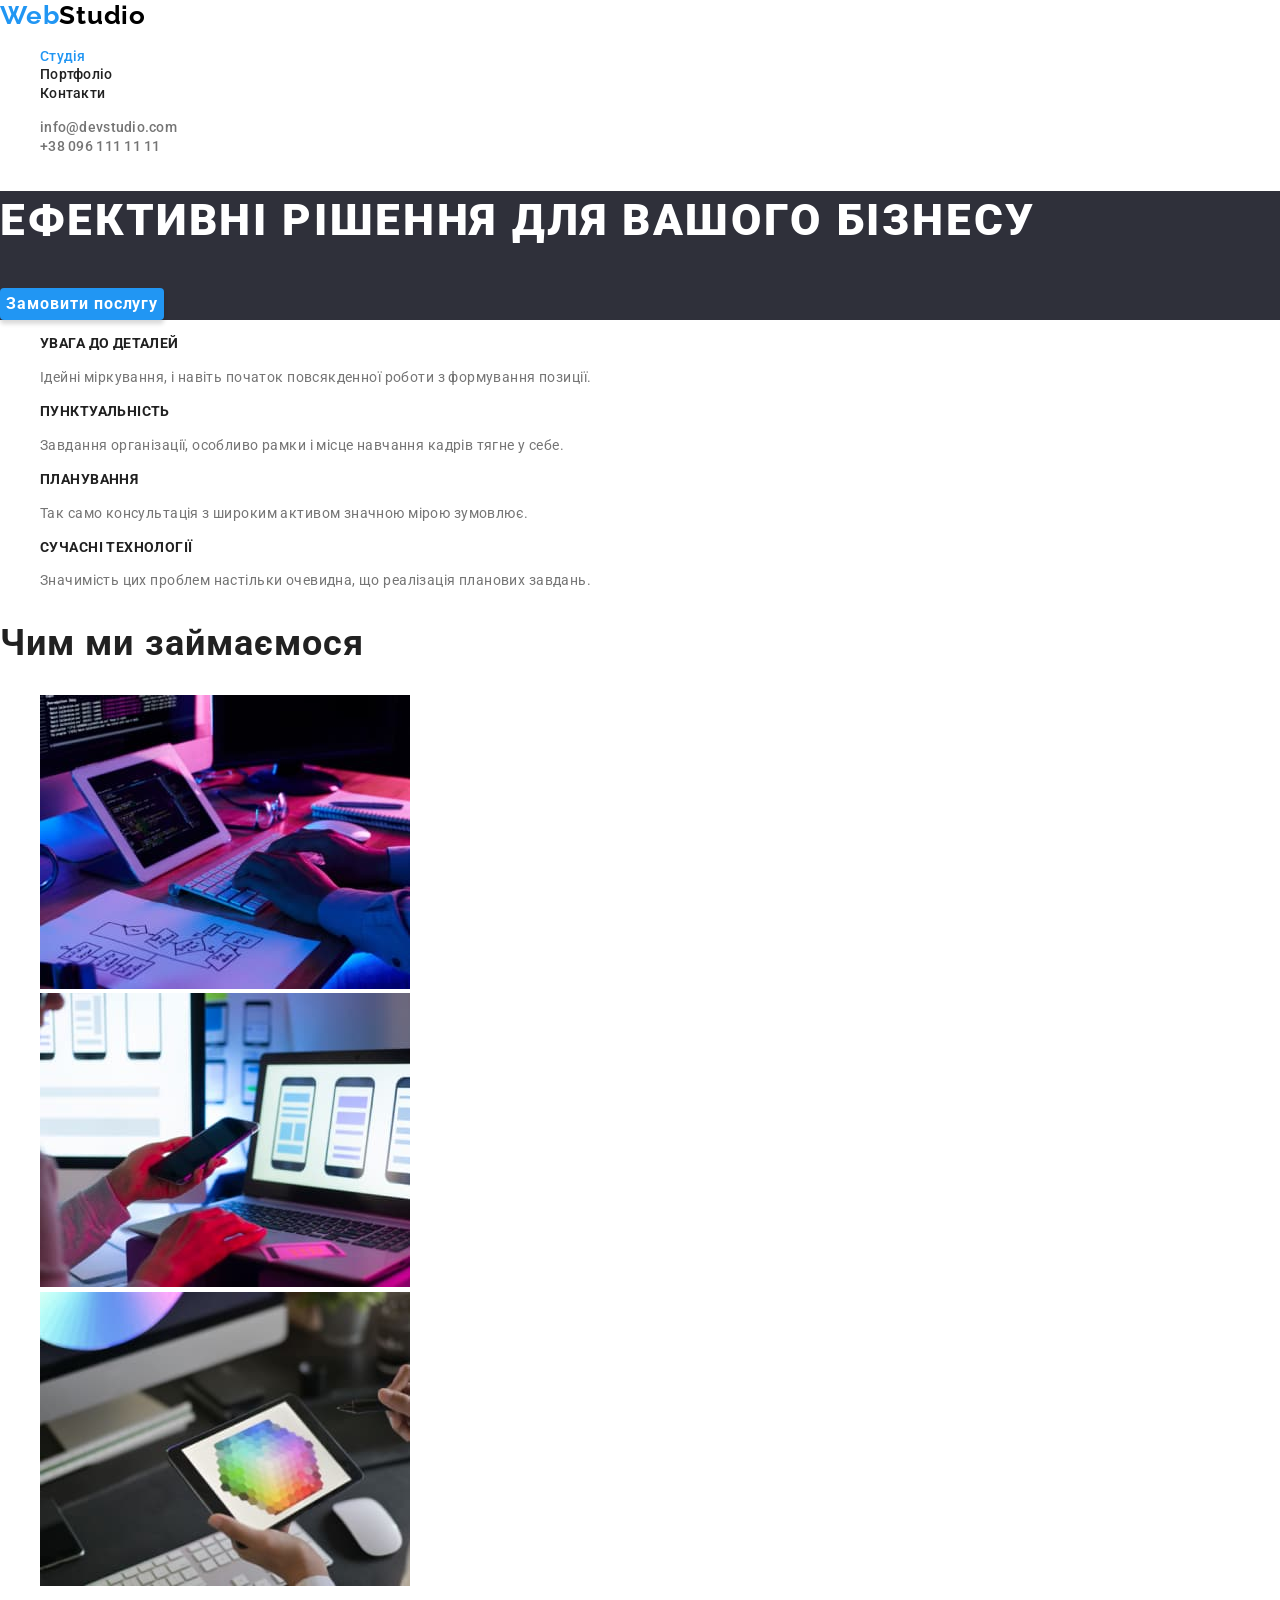
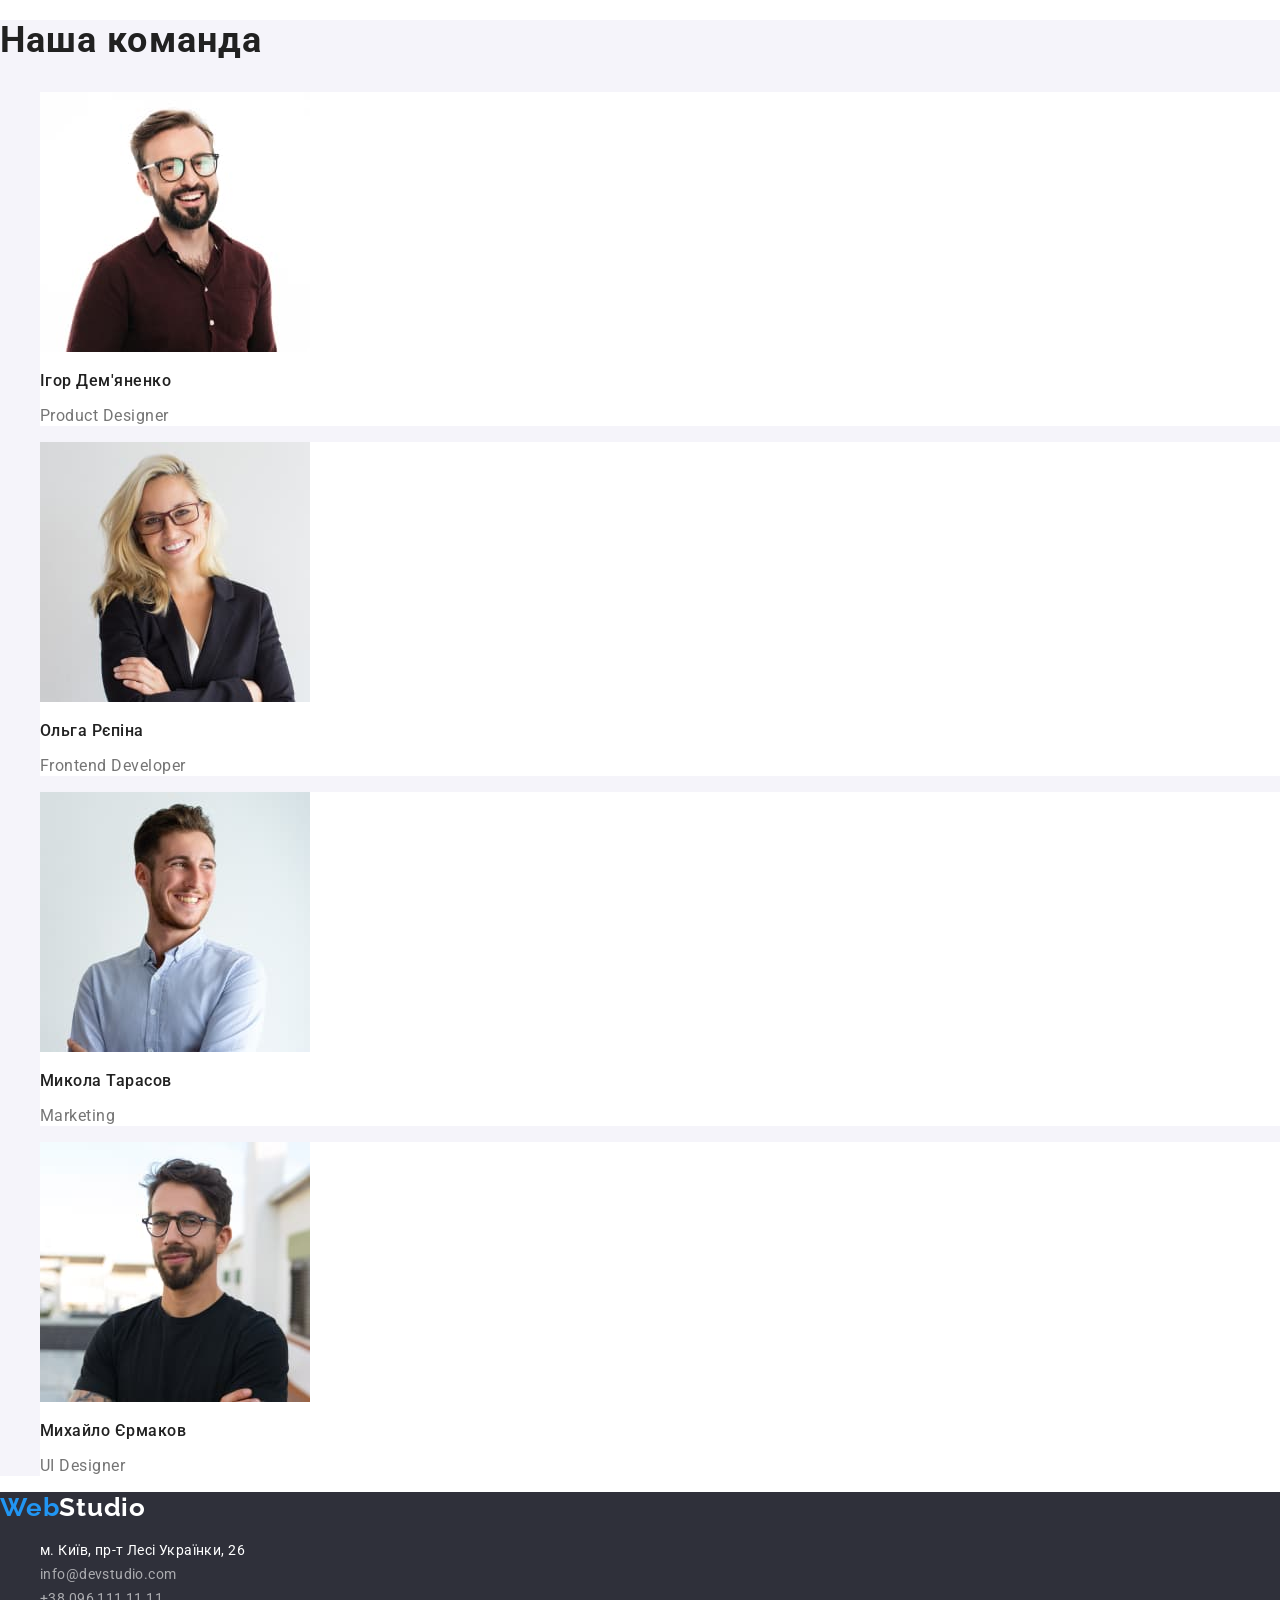
==== index.html @ 006a7115 "Підключений нормалізатор стилів Modern-normalize.min Version 1.1.0" ====
<!DOCTYPE html>
<html lang="uk">
  <head>
    <meta charset="UTF-8" />
    <meta http-equiv="X-UA-Compatible" content="IE=edge" />
    <meta name="viewport" content="width=device-width, initial-scale=1.0" />
    <title>WebStudio - Ефективні рішення для вашого бізнесу</title>
    <link rel="preconnect" href="https://fonts.googleapis.com" />
    <link rel="preconnect" href="https://fonts.gstatic.com" crossorigin />
    <link
      href="https://fonts.googleapis.com/css2?family=Montserrat:wght@400;700&family=Raleway:wght@700&family=Roboto:wght@400;500;700;900&display=swap"
      rel="stylesheet"
    />
    <link
      rel="stylesheet"
      href="https://cdnjs.cloudflare.com/ajax/libs/modern-normalize/1.1.0/modern-normalize.min.css"
    />
    <link rel="stylesheet" href="./css/styles.css" />
  </head>
  <body>
    <!-- Шапка сторінки -->
    <header>
      <nav class="nav">
        <a href="./" class="logo link"
          >Web<span class="logo-dark">Studio</span></a
        >
        <ul class="nav-list list">
          <li class="nav-item">
            <a href="./" class="nav-link link current">Студія</a>
          </li>
          <li class="nav-item">
            <a href="./portfolio.html" class="nav-link link">Портфоліо</a>
          </li>
          <li class="nav-item">
            <a href="#" class="nav-link link">Контакти</a>
          </li>
        </ul>
      </nav>
      <ul class="contacts-list list">
        <li class="contacts-item">
          <a href="mailto:info@devstudio.com" class="contacts-link link"
            >info@devstudio.com</a
          >
        </li>
        <li class="contacts-item">
          <a href="tel:+380961111111" class="contacts-link link"
            >+38 096 111 11 11</a
          >
        </li>
      </ul>
    </header>

    <!-- Основний контент -->
    <main>
      <!-- Модальне вікно з кнопкою -->
      <section class="hero">
        <h1 class="hero-title">Ефективні рішення для вашого бізнесу</h1>
        <button type="button" class="btn">Замовити послугу</button>
      </section>
      <!-- Особливості -->
      <section class="features">
        <h2 class="title visually-hidden">Особливості</h2>
        <ul class="features-list list">
          <li class="features-item">
            <h3 class="features-title">Увага до деталей</h3>
            <p class="features-text">
              Ідейні міркування, і навіть початок повсякденної роботи з
              формування позиції.
            </p>
          </li>
          <li class="features-item">
            <h3 class="features-title">Пунктуальність</h3>
            <p class="features-text">
              Завдання організації, особливо рамки і місце навчання кадрів тягне
              у себе.
            </p>
          </li>
          <li class="features-item">
            <h3 class="features-title">Планування</h3>
            <p class="features-text">
              Так само консультація з широким активом значною мірою зумовлює.
            </p>
          </li>
          <li class="features-item">
            <h3 class="features-title">Сучасні технології</h3>
            <p class="features-text">
              Значимість цих проблем настільки очевидна, що реалізація планових
              завдань.
            </p>
          </li>
        </ul>
      </section>
      <!-- Чим ми займаємося -->
      <section class="about">
        <h2 class="title">Чим ми займаємося</h2>
        <ul class="about-list list">
          <li class="about-item">
            <img
              src="./images/work1.jpg"
              alt="Комп'ютерна верія"
              width="370"
              class="about-image"
            />
          </li>
          <li class="about-item">
            <img
              src="./images/work2.jpg"
              alt="Телефонна версія"
              width="370"
              class="about-image"
            />
          </li>
          <li class="about-item">
            <img
              src="./images/work3.jpg"
              alt="Весія для планшету"
              width="370"
              class="about-image"
            />
          </li>
        </ul>
      </section>
      <!-- Наша команда -->
      <section class="team">
        <h2 class="title">Наша команда</h2>
        <ul class="team-list list">
          <li class="team-item">
            <img
              src="./images/photo1.jpg"
              alt="Ігор Дем'яненко - Product Designer"
              width="270"
              class="team-image"
            />
            <h3 class="team-title">Ігор Дем'яненко</h3>
            <p lang="en" class="team-text">Product Designer</p>
          </li>
          <li class="team-item">
            <img
              src="./images/photo2.jpg"
              alt="Ольга Рєпіна - Frontend Developer"
              width="270"
              class="team-image"
            />
            <h3 class="team-title">Ольга Рєпіна</h3>
            <p lang="en" class="team-text">Frontend Developer</p>
          </li>
          <li class="team-item">
            <img
              src="./images/photo3.jpg"
              alt="Микола Тарасов - Marketing"
              width="270"
              class="team-image"
            />
            <h3 class="team-title">Микола Тарасов</h3>
            <p lang="en" class="team-text">Marketing</p>
          </li>
          <li class="team-item">
            <img
              src="./images/photo4.jpg"
              alt="Михайло Єрмаков - UI Designer"
              width="270"
              class="team-image"
            />
            <h3 class="team-title">Михайло Єрмаков</h3>
            <p lang="en" class="team-text">UI Designer</p>
          </li>
        </ul>
      </section>
    </main>

    <!-- Підвал сторінки -->
    <footer class="footer">
      <a href="/" class="logo link"
        >Web<span class="logo-light">Studio</span></a
      >
      <address class="address">
        <ul class="address-list list">
          <li class="address-item">
            <a
              href="https://goo.gl/maps/JyWRD4vzPV1qkV4U6"
              target="_blank"
              rel="noreferrer noopener"
              class="address-link link"
              >м. Київ, пр-т Лесі Українки, 26
            </a>
          </li>
          <li class="address-item">
            <a
              href="mailto:info@devstudio.com"
              class="address-link transparent link"
              >info@devstudio.com</a
            >
          </li>
          <li class="address-item">
            <a href="tel:+380961111111" class="address-link transparent link"
              >+38 096 111 11 11</a
            >
          </li>
        </ul>
      </address>
    </footer>
  </body>
</html>
---- css/styles.css ----
/* Шрифт логотипу Raleway */
/* Шрифт основного тексту Roboto */

/* Основний колір тексту #757575 */
/* Вторинний колір тексту #212121 */
/* Білий колір #ffffff */
/* Білий прозорий колір rgba(255, 255, 255, 0.6) */
/* Чорний колір #000000 */
/* Акцентний колір #2196f3 */
/* Вторинний акцентний колір #188ce8 */

/* Основний колір фону #ffffff */
/* Вторинний колір фону #2f303a */
/* Колір фону секції "Наша команда": #f5f4fa */
/* Колір фону Cardbox #ffffff */
/* Колір фону FilterButton #F5F4FA */

:root {
  --primary-text-color: #757575;
  --secondary-text-color: #212121;
  --white-color: #ffffff;
  --white-transparent-color: rgba(255, 255, 255, 0.6);
  --black-color: #000000;
  --accent-color: #2196f3;
  --secondary-accent-color: #188ce8;
  --primary-font-color: #ffffff;
  --secondary-font-color: #2f303a;
  --team-font-color: #f5f4fa;
  --cardbox-font-color: #ffffff;
  --filter-font-color: #f5f4fa;
}

body {
  color: var(--primary-text-color);
  background-color: var(--primary-font-color);
  font-family: "Roboto", sans-serif;
}

.link {
  text-decoration: none;
}

.link:hover,
.link:focus {
  color: var(--accent-color);
}

.list {
  list-style: none;
}

.title {
  color: var(--secondary-text-color);
  font-weight: 700;
  font-size: 36px;
  line-height: 1.16;
  letter-spacing: 0.03em;
}

/* Шапка сторінки */

.logo {
  color: var(--accent-color);
  font-family: "Raleway", sans-serif;
  font-weight: 700;
  font-size: 26px;
  line-height: 1.19;
  letter-spacing: 0.03em;
}

.logo-dark {
  color: var(--black-color);
}

.nav-link {
  color: var(--secondary-text-color);
  font-weight: 500;
  font-size: 14px;
  line-height: 1.14;
  letter-spacing: 0.02em;
}

.current {
  color: var(--accent-color);
}

.contacts-link {
  color: var(--primary-text-color);
  font-weight: 500;
  font-size: 14px;
  line-height: 1.14;
  letter-spacing: 0.02em;
}

/* Основний контент */

/* Модальне вікно */

.hero {
  background-color: var(--secondary-font-color);
}
.hero-title {
  color: var(--white-color);
  font-weight: 900;
  font-size: 44px;
  line-height: 1.36;
  letter-spacing: 0.06em;
  text-transform: uppercase;
}

.btn {
    color: var(--white-color);
    background-color: var(--accent-color);
    font-weight: 700;
    font-size: 16px;
    line-height: 1.88;
    letter-spacing: 0.06em;
    box-shadow: 0px 4px 4px rgba(0, 0, 0, 0.15);
    border-radius: 4px;
    border: none;
    cursor: pointer;
  }
  
  .btn:hover,
  .btn:focus {
    background-color: var(--secondary-accent-color);
  }

/* Секція "Особливості" */

.visually-hidden {
  position: absolute;
  white-space: nowrap;
  width: 1px;
  height: 1px;
  overflow: hidden;
  border: 0;
  padding: 0;
  clip: rect(0 0 0 0);
  clip-path: inset(50%);
  margin: -1px;
}

.features-title {
  color: var(--secondary-text-color);
  font-weight: 700;
  font-size: 14px;
  line-height: 1.14;
  letter-spacing: 0.03em;
  text-transform: uppercase;
}

.features-text {
  font-weight: 400;
  font-size: 14px;
  line-height: 1.71;
  letter-spacing: 0.03em;
}

/* Секція "Чим ми займаємося" - About */

/* Секція "Наша команда" - Team */

.team {
  background-color: var(--team-font-color);
}

.team-item {
  background-color: var(--cardbox-font-color);
}

.team-title {
  color: var(--secondary-text-color);
  font-weight: 500;
  font-size: 16px;
  line-height: 1.18;
  letter-spacing: 0.03em;
}

.team-text {
  color: var(--primary-text-color);
  font-weight: 400;
  font-size: 16px;
  line-height: 1.18;
  letter-spacing: 0.03em;
}

/* Підвал сторінки */

.footer {
  background-color: var(--secondary-font-color);
}

.logo-light {
  color: var(--white-color);
}

.address {
  font-style: normal;
}

.address-link {
  color: var(--white-color);
  font-weight: 400;
  font-size: 14px;
  line-height: 1.71;
  letter-spacing: 0.03em;
}

.transparent {
  color: var(--white-transparent-color);
}

/* ////////////// */
/* portfolio.html */
/* ////////////// */

.filter-button {
  color: var(--secondary-text-color);
  background-color: var(--filter-font-color);
  font-weight: 500;
  font-size: 16px;
  line-height: 1.62;
  letter-spacing: 0.03em;
  font-family: inherit;
  border-radius: 4px;
  border: none;
  cursor: pointer;
}

.filter-button:hover,
.filter-button:focus {
  color: var(--white-color);
  background-color: var(--secondary-accent-color);
  box-shadow: 0px 4px 4px rgba(0, 0, 0, 0.15);
}

.cards-item {
  background-color: var(--cardbox-font-color);
}

.cards-title {
  color: var(--secondary-text-color);
  font-weight: 700;
  font-size: 18px;
  line-height: 2;
  letter-spacing: 0.06em;
}

.cards-text {
  color: var(--primary-text-color);
  font-weight: 400;
  font-size: 16px;
  line-height: 1.87;
  letter-spacing: 0.03em;
}
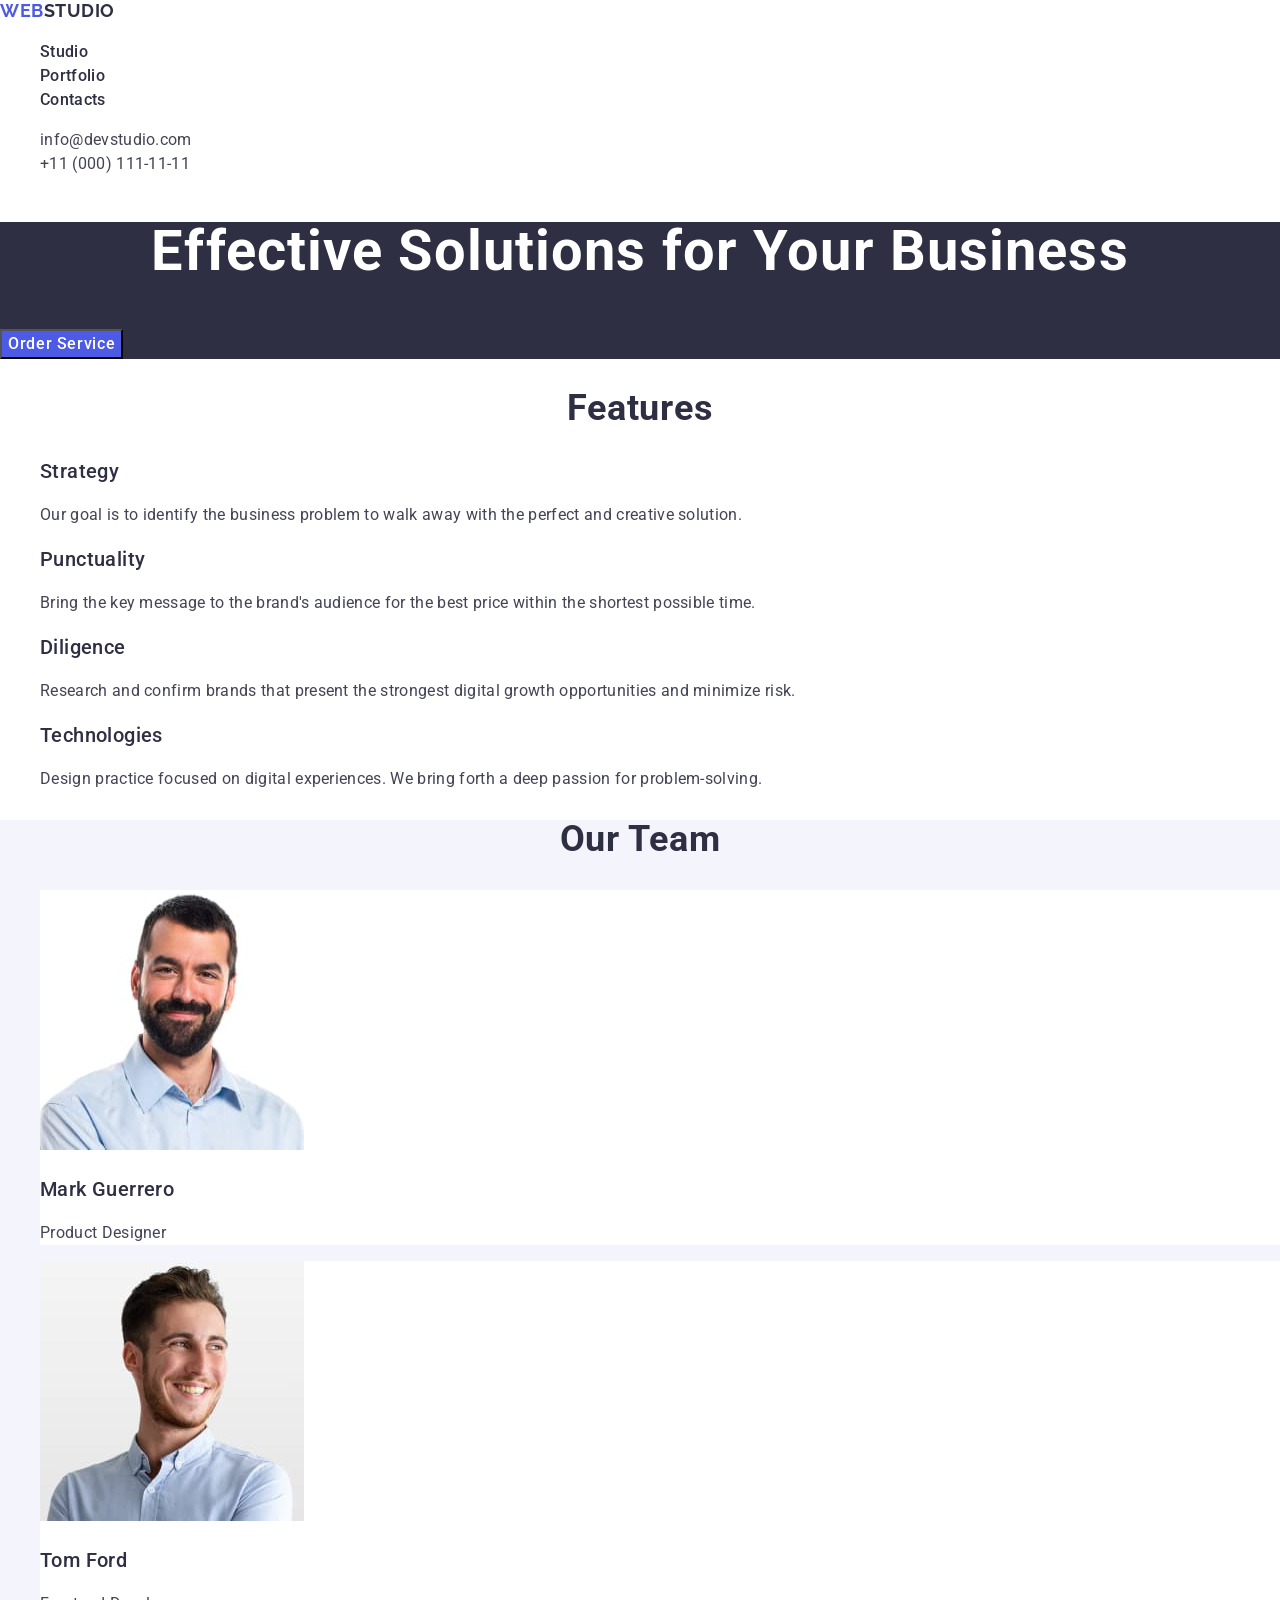
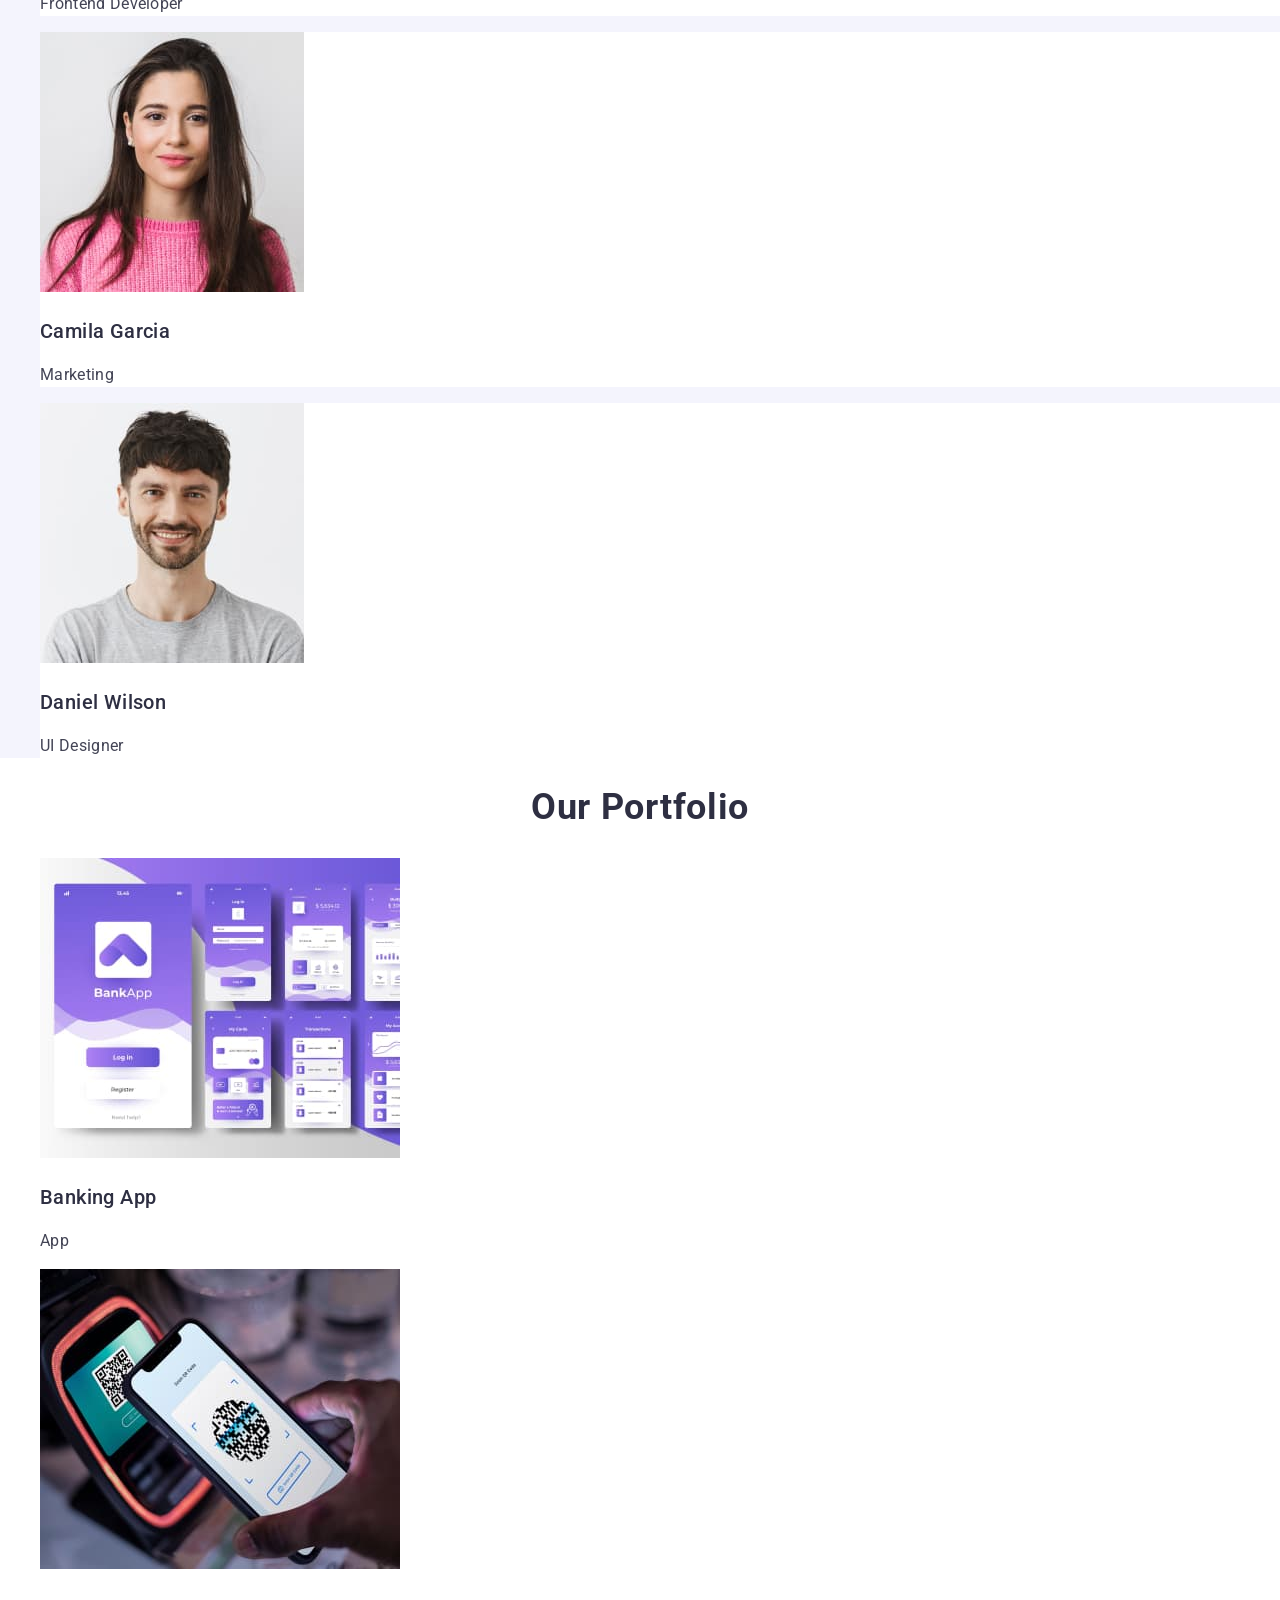
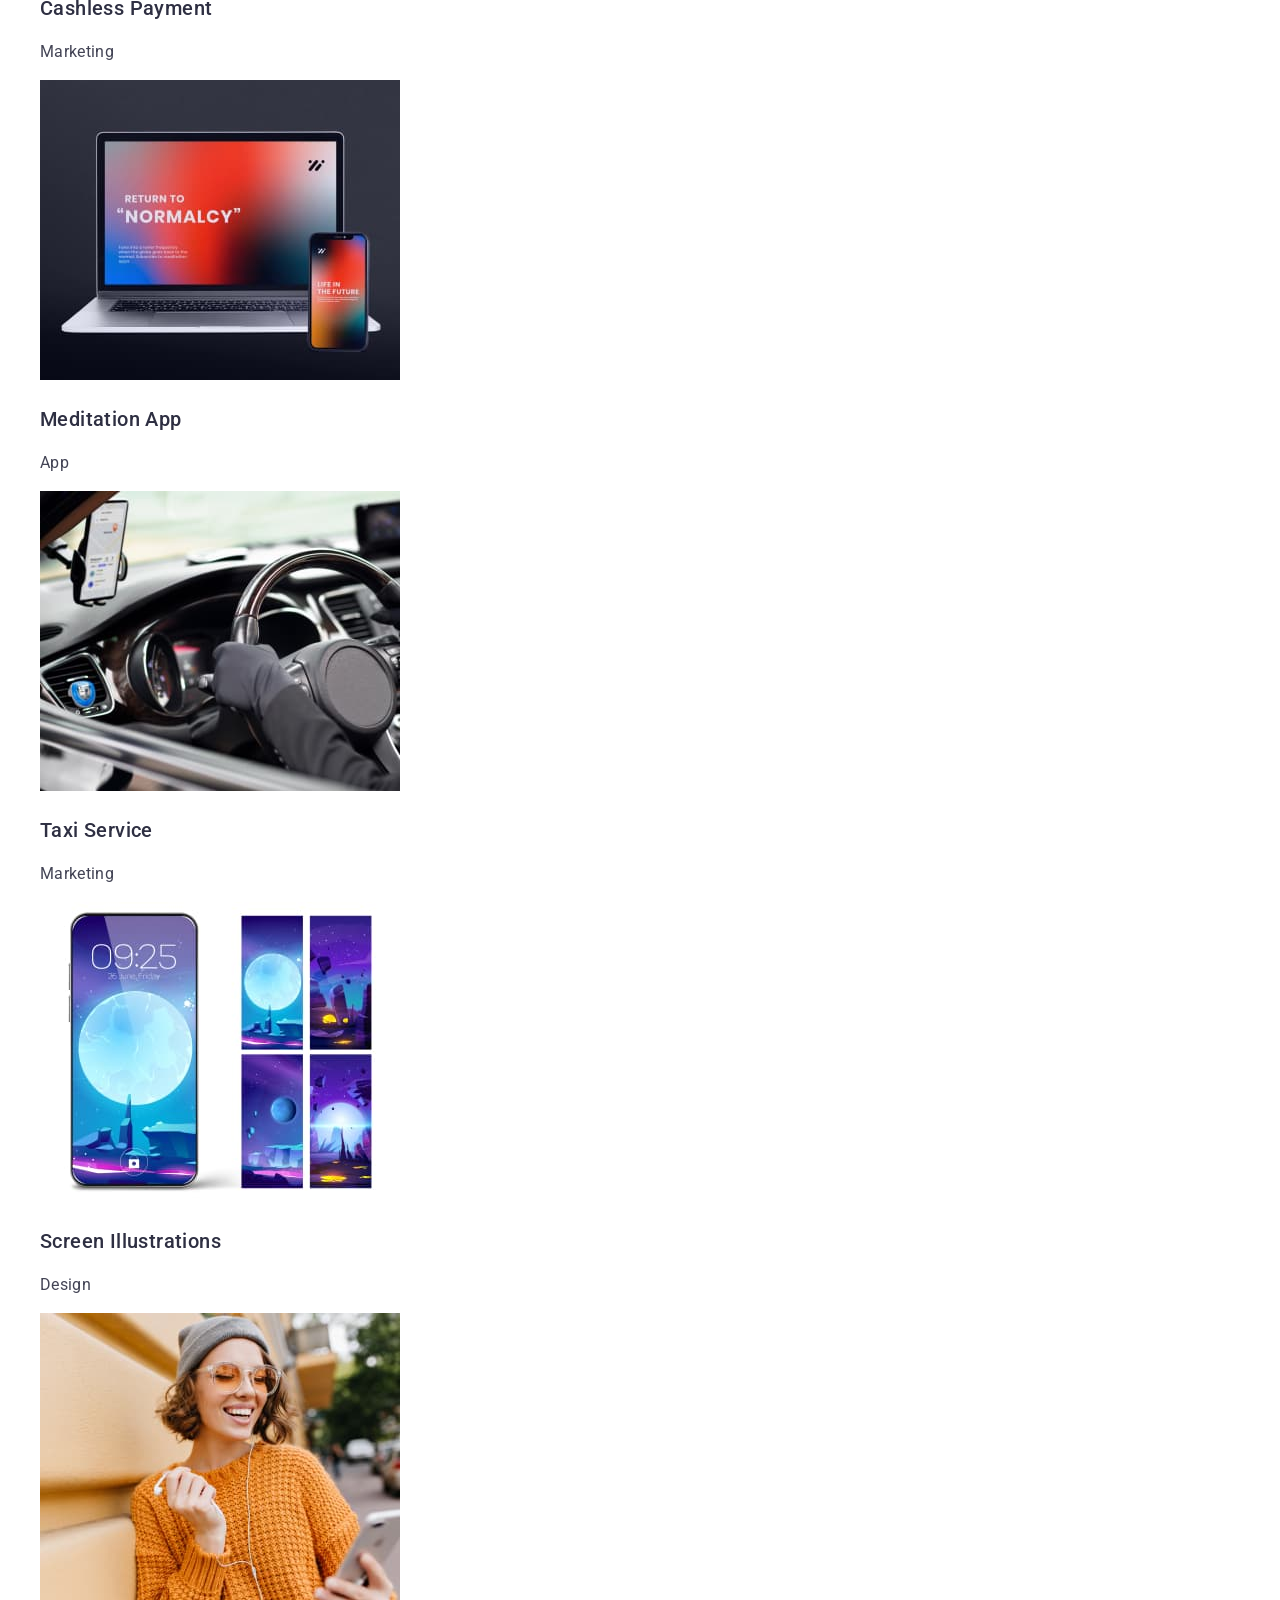
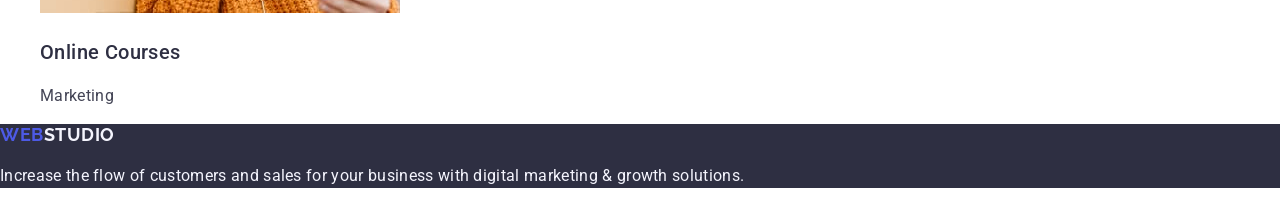
==== commit 30f62290: "Initial commit" ====
--- a/index.html
+++ b/index.html
@@ -1,203 +1,220 @@
 <!DOCTYPE html>
-<html lang="uk">
+<html lang="en">
   <head>
     <meta charset="UTF-8" />
-    <meta http-equiv="X-UA-Compatible" content="IE=edge" />
     <meta name="viewport" content="width=device-width, initial-scale=1.0" />
-    <title>WebStudio - Ефективні рішення для вашого бізнесу</title>
+
+    <title>Studio</title>
+
+    <link
+      rel="stylesheet"
+      href="https://cdnjs.cloudflare.com/ajax/libs/modern-normalize/2.0.0/modern-normalize.min.css"
+    />
+
     <link rel="preconnect" href="https://fonts.googleapis.com" />
     <link rel="preconnect" href="https://fonts.gstatic.com" crossorigin />
     <link
-      href="https://fonts.googleapis.com/css2?family=Montserrat:wght@400;700&family=Raleway:wght@700&family=Roboto:wght@400;500;700;900&display=swap"
+      href="https://fonts.googleapis.com/css2?family=Raleway:wght@700&family=Roboto:wght@400;500;700&display=swap"
       rel="stylesheet"
     />
-    <link
-      rel="stylesheet"
-      href="https://cdnjs.cloudflare.com/ajax/libs/modern-normalize/1.1.0/modern-normalize.min.css"
-    />
+
     <link rel="stylesheet" href="./css/styles.css" />
   </head>
   <body>
-    <!-- Шапка сторінки -->
-    <header>
+    <!-- Header -->
+    <header class="header">
       <nav class="nav">
-        <a href="./" class="logo link"
-          >Web<span class="logo-dark">Studio</span></a
+        <a class="nav-logo" href="./index.html"
+          >Web<span class="nav-accent">Studio</span></a
         >
-        <ul class="nav-list list">
+        <ul class="nav-list">
           <li class="nav-item">
-            <a href="./" class="nav-link link current">Студія</a>
-          </li>
-          <li class="nav-item">
-            <a href="./portfolio.html" class="nav-link link">Портфоліо</a>
-          </li>
-          <li class="nav-item">
-            <a href="#" class="nav-link link">Контакти</a>
-          </li>
+            <a class="nav-link" href="./index.html">Studio</a>
+          </li>
+          <li class="nav-item"><a class="nav-link" href="">Portfolio</a></li>
+          <li class="nav-item"><a class="nav-link" href="">Contacts</a></li>
         </ul>
       </nav>
-      <ul class="contacts-list list">
-        <li class="contacts-item">
-          <a href="mailto:info@devstudio.com" class="contacts-link link"
-            >info@devstudio.com</a
-          >
-        </li>
-        <li class="contacts-item">
-          <a href="tel:+380961111111" class="contacts-link link"
-            >+38 096 111 11 11</a
-          >
-        </li>
-      </ul>
-    </header>
-
-    <!-- Основний контент -->
-    <main>
-      <!-- Модальне вікно з кнопкою -->
-      <section class="hero">
-        <h1 class="hero-title">Ефективні рішення для вашого бізнесу</h1>
-        <button type="button" class="btn">Замовити послугу</button>
-      </section>
-      <!-- Особливості -->
-      <section class="features">
-        <h2 class="title visually-hidden">Особливості</h2>
-        <ul class="features-list list">
-          <li class="features-item">
-            <h3 class="features-title">Увага до деталей</h3>
-            <p class="features-text">
-              Ідейні міркування, і навіть початок повсякденної роботи з
-              формування позиції.
-            </p>
-          </li>
-          <li class="features-item">
-            <h3 class="features-title">Пунктуальність</h3>
-            <p class="features-text">
-              Завдання організації, особливо рамки і місце навчання кадрів тягне
-              у себе.
-            </p>
-          </li>
-          <li class="features-item">
-            <h3 class="features-title">Планування</h3>
-            <p class="features-text">
-              Так само консультація з широким активом значною мірою зумовлює.
-            </p>
-          </li>
-          <li class="features-item">
-            <h3 class="features-title">Сучасні технології</h3>
-            <p class="features-text">
-              Значимість цих проблем настільки очевидна, що реалізація планових
-              завдань.
-            </p>
-          </li>
-        </ul>
-      </section>
-      <!-- Чим ми займаємося -->
-      <section class="about">
-        <h2 class="title">Чим ми займаємося</h2>
-        <ul class="about-list list">
-          <li class="about-item">
-            <img
-              src="./images/work1.jpg"
-              alt="Комп'ютерна верія"
-              width="370"
-              class="about-image"
-            />
-          </li>
-          <li class="about-item">
-            <img
-              src="./images/work2.jpg"
-              alt="Телефонна версія"
-              width="370"
-              class="about-image"
-            />
-          </li>
-          <li class="about-item">
-            <img
-              src="./images/work3.jpg"
-              alt="Весія для планшету"
-              width="370"
-              class="about-image"
-            />
-          </li>
-        </ul>
-      </section>
-      <!-- Наша команда -->
-      <section class="team">
-        <h2 class="title">Наша команда</h2>
-        <ul class="team-list list">
-          <li class="team-item">
-            <img
-              src="./images/photo1.jpg"
-              alt="Ігор Дем'яненко - Product Designer"
-              width="270"
-              class="team-image"
-            />
-            <h3 class="team-title">Ігор Дем'яненко</h3>
-            <p lang="en" class="team-text">Product Designer</p>
-          </li>
-          <li class="team-item">
-            <img
-              src="./images/photo2.jpg"
-              alt="Ольга Рєпіна - Frontend Developer"
-              width="270"
-              class="team-image"
-            />
-            <h3 class="team-title">Ольга Рєпіна</h3>
-            <p lang="en" class="team-text">Frontend Developer</p>
-          </li>
-          <li class="team-item">
-            <img
-              src="./images/photo3.jpg"
-              alt="Микола Тарасов - Marketing"
-              width="270"
-              class="team-image"
-            />
-            <h3 class="team-title">Микола Тарасов</h3>
-            <p lang="en" class="team-text">Marketing</p>
-          </li>
-          <li class="team-item">
-            <img
-              src="./images/photo4.jpg"
-              alt="Михайло Єрмаков - UI Designer"
-              width="270"
-              class="team-image"
-            />
-            <h3 class="team-title">Михайло Єрмаков</h3>
-            <p lang="en" class="team-text">UI Designer</p>
-          </li>
-        </ul>
-      </section>
-    </main>
-
-    <!-- Підвал сторінки -->
-    <footer class="footer">
-      <a href="/" class="logo link"
-        >Web<span class="logo-light">Studio</span></a
-      >
-      <address class="address">
-        <ul class="address-list list">
-          <li class="address-item">
-            <a
-              href="https://goo.gl/maps/JyWRD4vzPV1qkV4U6"
-              target="_blank"
-              rel="noreferrer noopener"
-              class="address-link link"
-              >м. Київ, пр-т Лесі Українки, 26
-            </a>
-          </li>
-          <li class="address-item">
-            <a
-              href="mailto:info@devstudio.com"
-              class="address-link transparent link"
+      <address class="contact">
+        <ul class="contact-list">
+          <li class="contact-item">
+            <a class="contact-link" href="mailto:info@devstudio.com"
               >info@devstudio.com</a
             >
           </li>
-          <li class="address-item">
-            <a href="tel:+380961111111" class="address-link transparent link"
-              >+38 096 111 11 11</a
+          <li class="contact-item">
+            <a class="contact-link" href="tel:+110001111111"
+              >+11 (000) 111-11-11</a
             >
           </li>
         </ul>
       </address>
+    </header>
+
+    <!-- Main content -->
+    <main>
+      <!-- Hero -->
+      <section class="hero">
+        <h1 class="hero-title">Effective Solutions for Your Business</h1>
+        <button class="hero-button" type="button">Order Service</button>
+      </section>
+      <!-- Features -->
+      <section class="features">
+        <h2 class="title">Features</h2>
+        <ul class="features-list">
+          <li class="features-item">
+            <h3 class="subtitle">Strategy</h3>
+            <p class="features-text">
+              Our goal is to identify the business problem to walk away with the
+              perfect and creative solution.
+            </p>
+          </li>
+          <li class="features-item">
+            <h3 class="subtitle">Punctuality</h3>
+            <p class="features-text">
+              Bring the key message to the brand's audience for the best price
+              within the shortest possible time.
+            </p>
+          </li>
+          <li class="features-item">
+            <h3 class="subtitle">Diligence</h3>
+            <p class="features-text">
+              Research and confirm brands that present the strongest digital
+              growth opportunities and minimize risk.
+            </p>
+          </li>
+          <li class="features-item">
+            <h3 class="subtitle">Technologies</h3>
+            <p class="features-text">
+              Design practice focused on digital experiences. We bring forth a
+              deep passion for problem-solving.
+            </p>
+          </li>
+        </ul>
+      </section>
+      <!-- Team -->
+      <section class="team">
+        <h2 class="title">Our Team</h2>
+        <ul class="team-list">
+          <li class="team-item">
+            <img
+              src="./images/team/mark-guerrero.jpg"
+              alt="Mark Guerrero avatar"
+              width="264"
+              height="260"
+            />
+            <h3 class="subtitle">Mark Guerrero</h3>
+            <p class="team-text">Product Designer</p>
+          </li>
+          <li class="team-item">
+            <img
+              src="./images/team/tom-ford.jpg"
+              alt="Tom Ford avatar"
+              width="264"
+              height="260"
+            />
+            <h3 class="subtitle">Tom Ford</h3>
+            <p class="team-text">Frontend Developer</p>
+          </li>
+          <li class="team-item">
+            <img
+              src="./images/team/camila-garcia.jpg"
+              alt="Camila Garcia avatar"
+              width="264"
+              height="260"
+            />
+            <h3 class="subtitle">Camila Garcia</h3>
+            <p class="team-text">Marketing</p>
+          </li>
+          <li class="team-item">
+            <img
+              src="./images/team/daniel-wilson.jpg"
+              alt="Daniel Wilson avatar"
+              width="264"
+              height="260"
+            />
+            <h3 class="subtitle">Daniel Wilson</h3>
+            <p class="team-text">UI Designer</p>
+          </li>
+        </ul>
+      </section>
+      <!-- Portfolio -->
+      <section class="portfolio">
+        <h2 class="title">Our Portfolio</h2>
+        <ul class="portfolio-list">
+          <li class="portfolio-item">
+            <img
+              src="./images/portfolio/banking-app.jpg"
+              alt="BankApp mobile application interface"
+              width="360"
+              height="300"
+            />
+            <h3 class="subtitle">Banking App</h3>
+            <p class="portfolio-text">App</p>
+          </li>
+          <li class="portfolio-item">
+            <img
+              src="./images/portfolio/cashless-payment.jpg"
+              alt="A phone scanning a QR code on another device"
+              width="360"
+              height="300"
+            />
+            <h3 class="subtitle">Cashless Payment</h3>
+            <p class="portfolio-text">Marketing</p>
+          </li>
+          <li class="portfolio-item">
+            <img
+              src="./images/portfolio/meditation-app.jpg"
+              alt="Laptop and phone"
+              width="360"
+              height="300"
+            />
+            <h3 class="subtitle">Meditation App</h3>
+            <p class="portfolio-text">App</p>
+          </li>
+          <li class="portfolio-item">
+            <img
+              src="./images/portfolio/taxi-service.jpg"
+              alt="Interior of a black car"
+              width="360"
+              height="300"
+            />
+            <h3 class="subtitle">Taxi Service</h3>
+            <p class="portfolio-text">Marketing</p>
+          </li>
+          <li class="portfolio-item">
+            <img
+              src="./images/portfolio/screen-illustrationsjpg.jpg"
+              alt="Four wallpaper options for the phone screen"
+              width="360"
+              height="300"
+            />
+            <h3 class="subtitle">Screen Illustrations</h3>
+            <p class="portfolio-text">Design</p>
+          </li>
+          <li class="portfolio-item">
+            <img
+              src="./images/portfolio/online-courses.jpg"
+              alt="Girl listening to music in headphones on the phone"
+              width="360"
+              height="300"
+            />
+            <h3 class="subtitle">Online Courses</h3>
+            <p class="portfolio-text">Marketing</p>
+          </li>
+        </ul>
+      </section>
+    </main>
+
+    <!-- Footer -->
+    <footer class="footer">
+      <a class="footer-logo" href="./index.html"
+        >Web<span class="footer-accent">Studio</span></a
+      >
+      <p class="footer-text">
+        Increase the flow of customers and sales for your business with digital
+        marketing & growth solutions.
+      </p>
     </footer>
   </body>
 </html>
--- a/css/styles.css
+++ b/css/styles.css
@@ -1,256 +1,141 @@
-/* Шрифт логотипу Raleway */
-/* Шрифт основного тексту Roboto */
-
-/* Основний колір тексту #757575 */
-/* Вторинний колір тексту #212121 */
-/* Білий колір #ffffff */
-/* Білий прозорий колір rgba(255, 255, 255, 0.6) */
-/* Чорний колір #000000 */
-/* Акцентний колір #2196f3 */
-/* Вторинний акцентний колір #188ce8 */
-
-/* Основний колір фону #ffffff */
-/* Вторинний колір фону #2f303a */
-/* Колір фону секції "Наша команда": #f5f4fa */
-/* Колір фону Cardbox #ffffff */
-/* Колір фону FilterButton #F5F4FA */
-
-:root {
-  --primary-text-color: #757575;
-  --secondary-text-color: #212121;
-  --white-color: #ffffff;
-  --white-transparent-color: rgba(255, 255, 255, 0.6);
-  --black-color: #000000;
-  --accent-color: #2196f3;
-  --secondary-accent-color: #188ce8;
-  --primary-font-color: #ffffff;
-  --secondary-font-color: #2f303a;
-  --team-font-color: #f5f4fa;
-  --cardbox-font-color: #ffffff;
-  --filter-font-color: #f5f4fa;
+body {
+  background-color: #ffffff;
+  color: #434455;
+  font-family: "Roboto", sans-serif;
+  font-size: 16px;
+  line-height: 1.5;
+  letter-spacing: 0.32px;
 }
 
-body {
-  color: var(--primary-text-color);
-  background-color: var(--primary-font-color);
-  font-family: "Roboto", sans-serif;
-}
-
-.link {
+a {
   text-decoration: none;
 }
 
-.link:hover,
-.link:focus {
-  color: var(--accent-color);
-}
-
-.list {
-  list-style: none;
+ul {
+  list-style-type: none;
 }
 
 .title {
-  color: var(--secondary-text-color);
+  color: #2e2f42;
+  font-size: 36px;
   font-weight: 700;
-  font-size: 36px;
-  line-height: 1.16;
-  letter-spacing: 0.03em;
+  line-height: 1.11;
+  letter-spacing: 0.72px;
+  text-transform: capitalize;
+  text-align: center;
 }
 
-/* Шапка сторінки */
-
-.logo {
-  color: var(--accent-color);
-  font-family: "Raleway", sans-serif;
-  font-weight: 700;
-  font-size: 26px;
-  line-height: 1.19;
-  letter-spacing: 0.03em;
+.subtitle {
+  color: #2e2f42;
+  font-size: 20px;
+  font-weight: 500;
+  line-height: 1.2;
+  letter-spacing: 0.4px;
 }
 
-.logo-dark {
-  color: var(--black-color);
+/* Header */
+
+.nav-logo {
+  color: #4d5ae5;
+  font-family: "Raleway", sans-serif;
+  font-size: 18px;
+  font-weight: 700;
+  line-height: 1.17;
+  letter-spacing: 0.54px;
+  text-transform: uppercase;
+}
+
+.nav-accent {
+  color: #2e2f42;
 }
 
 .nav-link {
-  color: var(--secondary-text-color);
+  color: #2e2f42;
   font-weight: 500;
-  font-size: 14px;
-  line-height: 1.14;
-  letter-spacing: 0.02em;
 }
 
-.current {
-  color: var(--accent-color);
+.nav-link:hover,
+.nav-link:focus {
+  color: #404bbf;
 }
 
-.contacts-link {
-  color: var(--primary-text-color);
-  font-weight: 500;
-  font-size: 14px;
-  line-height: 1.14;
-  letter-spacing: 0.02em;
+.contact {
+  font-style: normal;
 }
 
-/* Основний контент */
+.contact-link {
+  color: #434455;
+}
 
-/* Модальне вікно */
+.contact-link:hover,
+.contact-link:focus {
+  color: #404bbf;
+}
+
+/* Main content */
+/* Hero */
 
 .hero {
-  background-color: var(--secondary-font-color);
+  background-color: #2e2f42;
 }
+
 .hero-title {
-  color: var(--white-color);
-  font-weight: 900;
-  font-size: 44px;
-  line-height: 1.36;
-  letter-spacing: 0.06em;
+  color: #ffffff;
+  font-size: 56px;
+  font-weight: 700;
+  line-height: 1.07;
+  letter-spacing: 1.12px;
+  text-align: center;
+}
+
+.hero-button {
+  background-color: #4d5ae5;
+  color: #ffffff;
+  cursor: pointer;
+  font-weight: 500;
+  letter-spacing: 0.64px;
+  line-height: 1.5;
+}
+
+.hero-button:hover,
+.hero-button:focus {
+  background-color: #404bbf;
+}
+
+/* Features */
+
+/* Team */
+
+.team {
+  background-color: #f4f4fd;
+}
+
+.team-item {
+  background-color: #ffffff;
+}
+
+/* Portfolio */
+
+/* Footer */
+
+.footer {
+  background-color: #2e2f42;
+}
+
+.footer-logo {
+  color: #4d5ae5;
+  font-family: "Raleway", sans-serif;
+  font-size: 18px;
+  font-weight: 700;
+  line-height: 1.17;
+  letter-spacing: 0.54px;
   text-transform: uppercase;
 }
 
-.btn {
-    color: var(--white-color);
-    background-color: var(--accent-color);
-    font-weight: 700;
-    font-size: 16px;
-    line-height: 1.88;
-    letter-spacing: 0.06em;
-    box-shadow: 0px 4px 4px rgba(0, 0, 0, 0.15);
-    border-radius: 4px;
-    border: none;
-    cursor: pointer;
-  }
-  
-  .btn:hover,
-  .btn:focus {
-    background-color: var(--secondary-accent-color);
-  }
-
-/* Секція "Особливості" */
-
-.visually-hidden {
-  position: absolute;
-  white-space: nowrap;
-  width: 1px;
-  height: 1px;
-  overflow: hidden;
-  border: 0;
-  padding: 0;
-  clip: rect(0 0 0 0);
-  clip-path: inset(50%);
-  margin: -1px;
+.footer-accent {
+  color: #f4f4fd;
 }
 
-.features-title {
-  color: var(--secondary-text-color);
-  font-weight: 700;
-  font-size: 14px;
-  line-height: 1.14;
-  letter-spacing: 0.03em;
-  text-transform: uppercase;
+.footer-text {
+  color: #f4f4fd;
 }
-
-.features-text {
-  font-weight: 400;
-  font-size: 14px;
-  line-height: 1.71;
-  letter-spacing: 0.03em;
-}
-
-/* Секція "Чим ми займаємося" - About */
-
-/* Секція "Наша команда" - Team */
-
-.team {
-  background-color: var(--team-font-color);
-}
-
-.team-item {
-  background-color: var(--cardbox-font-color);
-}
-
-.team-title {
-  color: var(--secondary-text-color);
-  font-weight: 500;
-  font-size: 16px;
-  line-height: 1.18;
-  letter-spacing: 0.03em;
-}
-
-.team-text {
-  color: var(--primary-text-color);
-  font-weight: 400;
-  font-size: 16px;
-  line-height: 1.18;
-  letter-spacing: 0.03em;
-}
-
-/* Підвал сторінки */
-
-.footer {
-  background-color: var(--secondary-font-color);
-}
-
-.logo-light {
-  color: var(--white-color);
-}
-
-.address {
-  font-style: normal;
-}
-
-.address-link {
-  color: var(--white-color);
-  font-weight: 400;
-  font-size: 14px;
-  line-height: 1.71;
-  letter-spacing: 0.03em;
-}
-
-.transparent {
-  color: var(--white-transparent-color);
-}
-
-/* ////////////// */
-/* portfolio.html */
-/* ////////////// */
-
-.filter-button {
-  color: var(--secondary-text-color);
-  background-color: var(--filter-font-color);
-  font-weight: 500;
-  font-size: 16px;
-  line-height: 1.62;
-  letter-spacing: 0.03em;
-  font-family: inherit;
-  border-radius: 4px;
-  border: none;
-  cursor: pointer;
-}
-
-.filter-button:hover,
-.filter-button:focus {
-  color: var(--white-color);
-  background-color: var(--secondary-accent-color);
-  box-shadow: 0px 4px 4px rgba(0, 0, 0, 0.15);
-}
-
-.cards-item {
-  background-color: var(--cardbox-font-color);
-}
-
-.cards-title {
-  color: var(--secondary-text-color);
-  font-weight: 700;
-  font-size: 18px;
-  line-height: 2;
-  letter-spacing: 0.06em;
-}
-
-.cards-text {
-  color: var(--primary-text-color);
-  font-weight: 400;
-  font-size: 16px;
-  line-height: 1.87;
-  letter-spacing: 0.03em;
-}
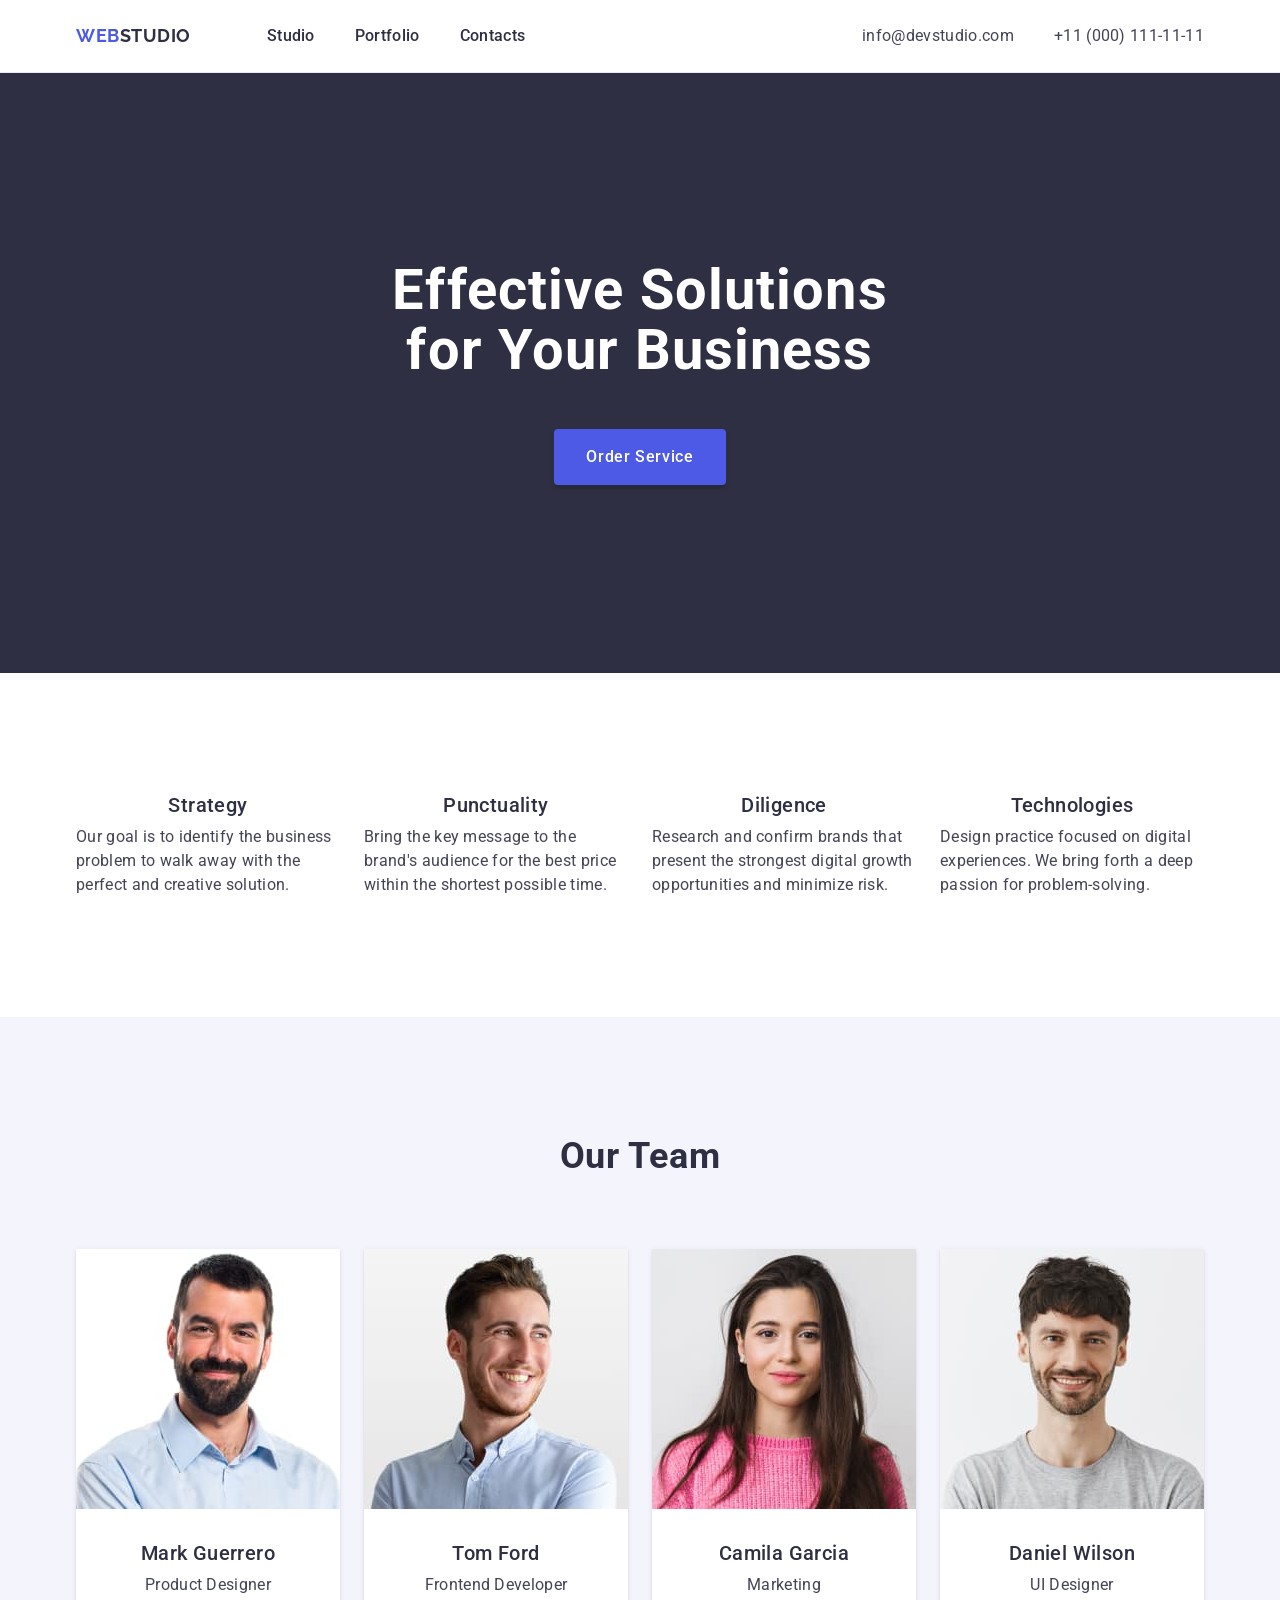
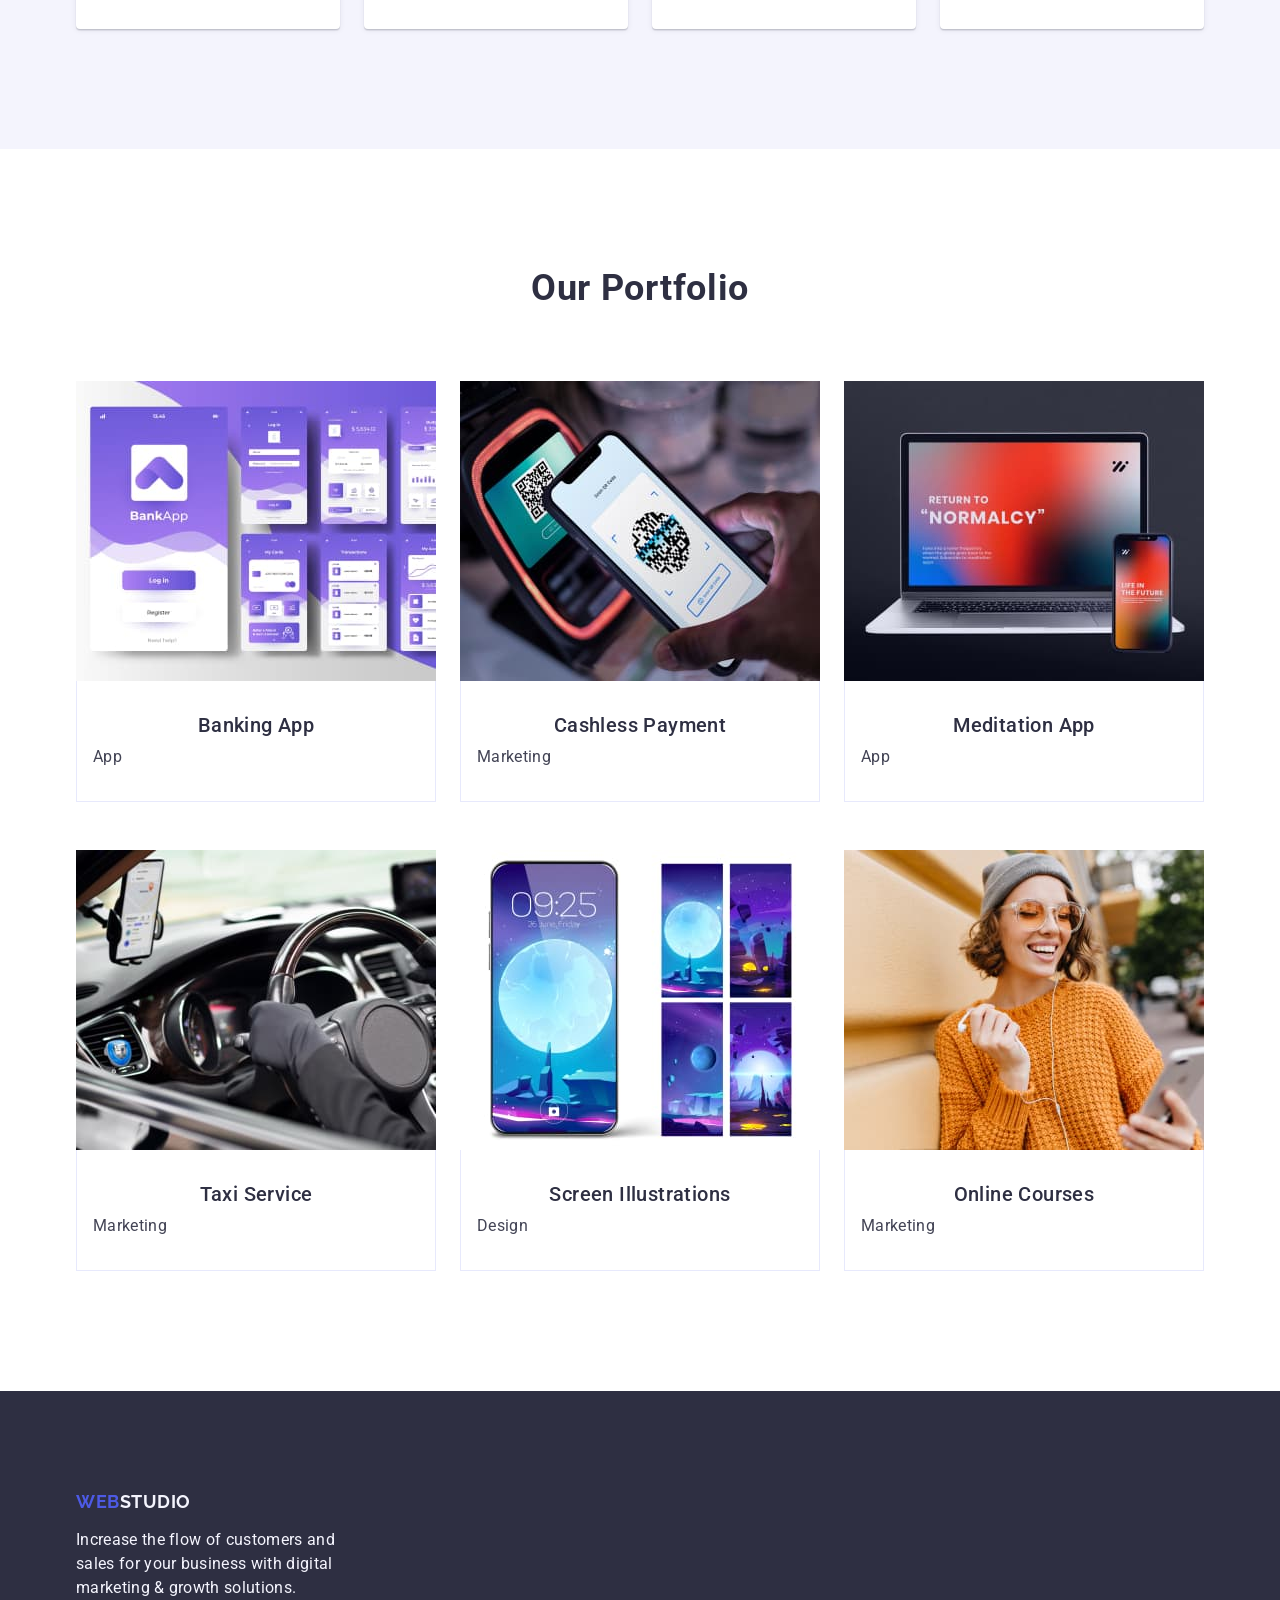
==== commit af014f0f: "Update 3.0" ====
--- a/index.html
+++ b/index.html
@@ -23,198 +23,234 @@
   <body>
     <!-- Header -->
     <header class="header">
-      <nav class="nav">
-        <a class="nav-logo" href="./index.html"
-          >Web<span class="nav-accent">Studio</span></a
-        >
-        <ul class="nav-list">
-          <li class="nav-item">
-            <a class="nav-link" href="./index.html">Studio</a>
-          </li>
-          <li class="nav-item"><a class="nav-link" href="">Portfolio</a></li>
-          <li class="nav-item"><a class="nav-link" href="">Contacts</a></li>
-        </ul>
-      </nav>
-      <address class="contact">
-        <ul class="contact-list">
-          <li class="contact-item">
-            <a class="contact-link" href="mailto:info@devstudio.com"
-              >info@devstudio.com</a
-            >
-          </li>
-          <li class="contact-item">
-            <a class="contact-link" href="tel:+110001111111"
-              >+11 (000) 111-11-11</a
-            >
-          </li>
-        </ul>
-      </address>
+      <div class="container header-container">
+        <nav class="nav">
+          <a class="nav-logo link" href="./index.html"
+            >Web<span class="nav-accent">Studio</span></a
+          >
+          <ul class="nav-list list">
+            <li class="nav-item">
+              <a class="nav-link link" href="./index.html">Studio</a>
+            </li>
+            <li class="nav-item">
+              <a class="nav-link link" href="">Portfolio</a>
+            </li>
+            <li class="nav-item">
+              <a class="nav-link link" href="">Contacts</a>
+            </li>
+          </ul>
+        </nav>
+        <address class="contact">
+          <ul class="contact-list list">
+            <li class="contact-item">
+              <a class="contact-link link" href="mailto:info@devstudio.com"
+                >info@devstudio.com</a
+              >
+            </li>
+            <li class="contact-item">
+              <a class="contact-link link" href="tel:+110001111111"
+                >+11 (000) 111-11-11</a
+              >
+            </li>
+          </ul>
+        </address>
+      </div>
     </header>
 
     <!-- Main content -->
     <main>
       <!-- Hero -->
       <section class="hero">
-        <h1 class="hero-title">Effective Solutions for Your Business</h1>
-        <button class="hero-button" type="button">Order Service</button>
+        <div class="container">
+          <h1 class="hero-title">Effective Solutions for Your Business</h1>
+          <button class="hero-button" type="button">Order Service</button>
+        </div>
       </section>
       <!-- Features -->
-      <section class="features">
-        <h2 class="title">Features</h2>
-        <ul class="features-list">
-          <li class="features-item">
-            <h3 class="subtitle">Strategy</h3>
-            <p class="features-text">
-              Our goal is to identify the business problem to walk away with the
-              perfect and creative solution.
-            </p>
-          </li>
-          <li class="features-item">
-            <h3 class="subtitle">Punctuality</h3>
-            <p class="features-text">
-              Bring the key message to the brand's audience for the best price
-              within the shortest possible time.
-            </p>
-          </li>
-          <li class="features-item">
-            <h3 class="subtitle">Diligence</h3>
-            <p class="features-text">
-              Research and confirm brands that present the strongest digital
-              growth opportunities and minimize risk.
-            </p>
-          </li>
-          <li class="features-item">
-            <h3 class="subtitle">Technologies</h3>
-            <p class="features-text">
-              Design practice focused on digital experiences. We bring forth a
-              deep passion for problem-solving.
-            </p>
-          </li>
-        </ul>
+      <section class="features section">
+        <div class="container">
+          <h2 class="title visually-hidden">Features</h2>
+          <ul class="features-list list">
+            <li class="features-item">
+              <h3 class="subtitle">Strategy</h3>
+              <p class="features-text">
+                Our goal is to identify the business problem to walk away with
+                the perfect and creative solution.
+              </p>
+            </li>
+            <li class="features-item">
+              <h3 class="subtitle">Punctuality</h3>
+              <p class="features-text">
+                Bring the key message to the brand's audience for the best price
+                within the shortest possible time.
+              </p>
+            </li>
+            <li class="features-item">
+              <h3 class="subtitle">Diligence</h3>
+              <p class="features-text">
+                Research and confirm brands that present the strongest digital
+                growth opportunities and minimize risk.
+              </p>
+            </li>
+            <li class="features-item">
+              <h3 class="subtitle">Technologies</h3>
+              <p class="features-text">
+                Design practice focused on digital experiences. We bring forth a
+                deep passion for problem-solving.
+              </p>
+            </li>
+          </ul>
+        </div>
       </section>
       <!-- Team -->
-      <section class="team">
-        <h2 class="title">Our Team</h2>
-        <ul class="team-list">
-          <li class="team-item">
-            <img
-              src="./images/team/mark-guerrero.jpg"
-              alt="Mark Guerrero avatar"
-              width="264"
-              height="260"
-            />
-            <h3 class="subtitle">Mark Guerrero</h3>
-            <p class="team-text">Product Designer</p>
-          </li>
-          <li class="team-item">
-            <img
-              src="./images/team/tom-ford.jpg"
-              alt="Tom Ford avatar"
-              width="264"
-              height="260"
-            />
-            <h3 class="subtitle">Tom Ford</h3>
-            <p class="team-text">Frontend Developer</p>
-          </li>
-          <li class="team-item">
-            <img
-              src="./images/team/camila-garcia.jpg"
-              alt="Camila Garcia avatar"
-              width="264"
-              height="260"
-            />
-            <h3 class="subtitle">Camila Garcia</h3>
-            <p class="team-text">Marketing</p>
-          </li>
-          <li class="team-item">
-            <img
-              src="./images/team/daniel-wilson.jpg"
-              alt="Daniel Wilson avatar"
-              width="264"
-              height="260"
-            />
-            <h3 class="subtitle">Daniel Wilson</h3>
-            <p class="team-text">UI Designer</p>
-          </li>
-        </ul>
+      <section class="team section">
+        <div class="container">
+          <h2 class="title team-title">Our Team</h2>
+          <ul class="team-list list">
+            <li class="team-item">
+              <img
+                src="./images/team/mark-guerrero.jpg"
+                alt="Mark Guerrero avatar"
+                width="264"
+                height="260"
+              />
+              <div class="team-box">
+                <h3 class="subtitle">Mark Guerrero</h3>
+                <p class="team-text">Product Designer</p>
+              </div>
+            </li>
+            <li class="team-item">
+              <img
+                src="./images/team/tom-ford.jpg"
+                alt="Tom Ford avatar"
+                width="264"
+                height="260"
+              />
+              <div class="team-box">
+                <h3 class="subtitle">Tom Ford</h3>
+                <p class="team-text">Frontend Developer</p>
+              </div>
+            </li>
+            <li class="team-item">
+              <img
+                src="./images/team/camila-garcia.jpg"
+                alt="Camila Garcia avatar"
+                width="264"
+                height="260"
+              />
+              <div class="team-box">
+                <h3 class="subtitle">Camila Garcia</h3>
+                <p class="team-text">Marketing</p>
+              </div>
+            </li>
+            <li class="team-item">
+              <img
+                src="./images/team/daniel-wilson.jpg"
+                alt="Daniel Wilson avatar"
+                width="264"
+                height="260"
+              />
+              <div class="team-box">
+                <h3 class="subtitle">Daniel Wilson</h3>
+                <p class="team-text">UI Designer</p>
+              </div>
+            </li>
+          </ul>
+        </div>
       </section>
       <!-- Portfolio -->
-      <section class="portfolio">
-        <h2 class="title">Our Portfolio</h2>
-        <ul class="portfolio-list">
-          <li class="portfolio-item">
-            <img
-              src="./images/portfolio/banking-app.jpg"
-              alt="BankApp mobile application interface"
-              width="360"
-              height="300"
-            />
-            <h3 class="subtitle">Banking App</h3>
-            <p class="portfolio-text">App</p>
-          </li>
-          <li class="portfolio-item">
-            <img
-              src="./images/portfolio/cashless-payment.jpg"
-              alt="A phone scanning a QR code on another device"
-              width="360"
-              height="300"
-            />
-            <h3 class="subtitle">Cashless Payment</h3>
-            <p class="portfolio-text">Marketing</p>
-          </li>
-          <li class="portfolio-item">
-            <img
-              src="./images/portfolio/meditation-app.jpg"
-              alt="Laptop and phone"
-              width="360"
-              height="300"
-            />
-            <h3 class="subtitle">Meditation App</h3>
-            <p class="portfolio-text">App</p>
-          </li>
-          <li class="portfolio-item">
-            <img
-              src="./images/portfolio/taxi-service.jpg"
-              alt="Interior of a black car"
-              width="360"
-              height="300"
-            />
-            <h3 class="subtitle">Taxi Service</h3>
-            <p class="portfolio-text">Marketing</p>
-          </li>
-          <li class="portfolio-item">
-            <img
-              src="./images/portfolio/screen-illustrationsjpg.jpg"
-              alt="Four wallpaper options for the phone screen"
-              width="360"
-              height="300"
-            />
-            <h3 class="subtitle">Screen Illustrations</h3>
-            <p class="portfolio-text">Design</p>
-          </li>
-          <li class="portfolio-item">
-            <img
-              src="./images/portfolio/online-courses.jpg"
-              alt="Girl listening to music in headphones on the phone"
-              width="360"
-              height="300"
-            />
-            <h3 class="subtitle">Online Courses</h3>
-            <p class="portfolio-text">Marketing</p>
-          </li>
-        </ul>
+      <section class="portfolio section">
+        <div class="container">
+          <h2 class="title portfolio-title">Our Portfolio</h2>
+          <ul class="portfolio-list list">
+            <li class="portfolio-item">
+              <img
+                src="./images/portfolio/banking-app.jpg"
+                alt="BankApp mobile application interface"
+                width="360"
+                height="300"
+              />
+              <div class="portfolio-box">
+                <h3 class="subtitle">Banking App</h3>
+                <p class="portfolio-text">App</p>
+              </div>
+            </li>
+            <li class="portfolio-item">
+              <img
+                src="./images/portfolio/cashless-payment.jpg"
+                alt="A phone scanning a QR code on another device"
+                width="360"
+                height="300"
+              />
+              <div class="portfolio-box">
+                <h3 class="subtitle">Cashless Payment</h3>
+                <p class="portfolio-text">Marketing</p>
+              </div>
+            </li>
+            <li class="portfolio-item">
+              <img
+                src="./images/portfolio/meditation-app.jpg"
+                alt="Laptop and phone"
+                width="360"
+                height="300"
+              />
+              <div class="portfolio-box">
+                <h3 class="subtitle">Meditation App</h3>
+                <p class="portfolio-text">App</p>
+              </div>
+            </li>
+            <li class="portfolio-item">
+              <img
+                src="./images/portfolio/taxi-service.jpg"
+                alt="Interior of a black car"
+                width="360"
+                height="300"
+              />
+              <div class="portfolio-box">
+                <h3 class="subtitle">Taxi Service</h3>
+                <p class="portfolio-text">Marketing</p>
+              </div>
+            </li>
+            <li class="portfolio-item">
+              <img
+                src="./images/portfolio/screen-illustrationsjpg.jpg"
+                alt="Four wallpaper options for the phone screen"
+                width="360"
+                height="300"
+              />
+              <div class="portfolio-box">
+                <h3 class="subtitle">Screen Illustrations</h3>
+                <p class="portfolio-text">Design</p>
+              </div>
+            </li>
+            <li class="portfolio-item">
+              <img
+                src="./images/portfolio/online-courses.jpg"
+                alt="Girl listening to music in headphones on the phone"
+                width="360"
+                height="300"
+              />
+              <div class="portfolio-box">
+                <h3 class="subtitle">Online Courses</h3>
+                <p class="portfolio-text">Marketing</p>
+              </div>
+            </li>
+          </ul>
+        </div>
       </section>
     </main>
 
     <!-- Footer -->
     <footer class="footer">
-      <a class="footer-logo" href="./index.html"
-        >Web<span class="footer-accent">Studio</span></a
-      >
-      <p class="footer-text">
-        Increase the flow of customers and sales for your business with digital
-        marketing & growth solutions.
-      </p>
+      <div class="container">
+        <a class="footer-logo link" href="./index.html"
+          >Web<span class="footer-accent">Studio</span></a
+        >
+        <p class="footer-text">
+          Increase the flow of customers and sales for your business with
+          digital marketing & growth solutions.
+        </p>
+      </div>
     </footer>
   </body>
 </html>
--- a/css/styles.css
+++ b/css/styles.css
@@ -1,22 +1,68 @@
+:root {
+  --prymary-font: "Roboto", sans-serif;
+  --secondary-font: "Raleway", sans-serif;
+
+  --prymary-bg-color: #ffffff;
+  --secondary-bg-color: #2e2f42;
+  --tertiary-bg-color: #f4f4fd;
+  --quaternary-bg-color: #ffffff;
+
+  --prymary-text-color: #434455;
+  --secondary-text-color: #2e2f42;
+  --tertiary-text-color: #ffffff;
+  --quaternary-text-color: #f4f4fd;
+
+  --prymary-accent-color: #4d5ae5;
+  --secondary-accent-color: #404bbf;
+
+  --border-color: #e7e9fc;
+}
+
 body {
-  background-color: #ffffff;
-  color: #434455;
-  font-family: "Roboto", sans-serif;
+  background-color: var(--prymary-bg-color);
+  color: var(--prymary-text-color);
+  font-family: var(--prymary-font);
   font-size: 16px;
   line-height: 1.5;
   letter-spacing: 0.32px;
 }
 
-a {
+h1,
+h2,
+h3,
+h4,
+h5,
+h6,
+p {
+  margin-top: 0;
+  margin-bottom: 0;
+}
+
+ul,
+ol {
+  margin-top: 0;
+  margin-bottom: 0;
+  padding-left: 0;
+}
+
+img {
+  display: block;
+}
+
+.link {
   text-decoration: none;
 }
 
-ul {
+.list {
   list-style-type: none;
 }
 
+button {
+  cursor: pointer;
+}
+
 .title {
-  color: #2e2f42;
+  color: var(--secondary-text-color);
   font-size: 36px;
   font-weight: 700;
   line-height: 1.11;
@@ -26,105 +72,240 @@
 }
 
 .subtitle {
-  color: #2e2f42;
+  color: var(--secondary-text-color);
   font-size: 20px;
   font-weight: 500;
   line-height: 1.2;
   letter-spacing: 0.4px;
-}
-
-/* Header */
+  margin-bottom: 8px;
+  text-align: center;
+}
+
+.container {
+  width: 1158px;
+  padding-left: 15px;
+  padding-right: 15px;
+  margin-left: auto;
+  margin-right: auto;
+}
+
+.section {
+  padding-top: 120px;
+  padding-bottom: 120px;
+}
+
+/* ========== Header ========== */
+
+.header {
+  border-bottom: 1px solid var(--border-color);
+}
+
+.header-container {
+  padding-top: 24px;
+  padding-bottom: 24px;
+  display: flex;
+  justify-content: space-between;
+}
+
+.nav {
+  display: flex;
+  align-items: center;
+}
 
 .nav-logo {
-  color: #4d5ae5;
-  font-family: "Raleway", sans-serif;
+  color: var(--prymary-accent-color);
+  font-family: var(--secondary-font);
   font-size: 18px;
   font-weight: 700;
   line-height: 1.17;
   letter-spacing: 0.54px;
   text-transform: uppercase;
+  margin-right: 76px;
 }
 
 .nav-accent {
-  color: #2e2f42;
+  color: var(--secondary-text-color);
+}
+
+.nav-list {
+  display: flex;
+  gap: 40px;
 }
 
 .nav-link {
-  color: #2e2f42;
+  color: var(--secondary-text-color);
   font-weight: 500;
 }
 
 .nav-link:hover,
 .nav-link:focus {
-  color: #404bbf;
+  color: var(--secondary-accent-color);
 }
 
 .contact {
   font-style: normal;
 }
 
+.contact-list {
+  display: flex;
+  gap: 40px;
+}
+
 .contact-link {
-  color: #434455;
+  color: var(--prymary-text-color);
 }
 
 .contact-link:hover,
 .contact-link:focus {
-  color: #404bbf;
-}
-
-/* Main content */
+  color: var(--secondary-accent-color);
+}
+
+/* ========== Main content ========== */
+
 /* Hero */
 
 .hero {
-  background-color: #2e2f42;
+  background-color: var(--secondary-bg-color);
+  text-align: center;
+  padding-top: 188px;
+  padding-bottom: 188px;
 }
 
 .hero-title {
-  color: #ffffff;
+  color: var(--tertiary-text-color);
   font-size: 56px;
   font-weight: 700;
   line-height: 1.07;
   letter-spacing: 1.12px;
-  text-align: center;
+  margin-bottom: 48px;
+  max-width: 496px;
+  margin-left: auto;
+  margin-right: auto;
 }
 
 .hero-button {
-  background-color: #4d5ae5;
-  color: #ffffff;
-  cursor: pointer;
+  background-color: var(--prymary-accent-color);
+  color: var(--tertiary-text-color);
   font-weight: 500;
   letter-spacing: 0.64px;
   line-height: 1.5;
+
+  display: block;
+  min-width: 169px;
+  padding: 16px 32px;
+  margin: 0 auto;
+  border: 0;
+  border-radius: 4px;
+  box-shadow: 0px 4px 4px 0px rgba(0, 0, 0, 0.15);
 }
 
 .hero-button:hover,
 .hero-button:focus {
-  background-color: #404bbf;
+  background-color: var(--secondary-accent-color);
 }
 
 /* Features */
 
+.visually-hidden {
+  position: absolute;
+  width: 1px;
+  height: 1px;
+  margin: -1px;
+  border: 0;
+  padding: 0;
+  white-space: nowrap;
+  clip-path: inset(100%);
+  clip: rect(0 0 0 0);
+  overflow: hidden;
+}
+
+.features-list {
+  display: flex;
+  gap: 24px;
+}
+
+.features-item {
+  width: calc((100% - 72px) / 4);
+}
+
 /* Team */
 
 .team {
-  background-color: #f4f4fd;
+  background-color: var(--tertiary-bg-color);
+}
+
+.team-title {
+  margin-bottom: 72px;
+  text-align: center;
+}
+
+.team-list {
+  display: flex;
+  gap: 24px;
 }
 
 .team-item {
-  background-color: #ffffff;
+  width: calc((100% - 72px) / 4);
+  border-top-left-radius: 0px;
+  border-top-right-radius: 0px;
+  border-bottom-right-radius: 4px;
+  border-bottom-left-radius: 4px;
+
+  box-shadow: 0px 2px 1px 0px rgba(46, 47, 66, 0.08),
+    0px 1px 1px 0px rgba(46, 47, 66, 0.16),
+    0px 1px 6px 0px rgba(46, 47, 66, 0.08);
+
+  background-color: var(--quaternary-bg-color);
+}
+
+.team-box {
+  display: flex;
+  flex-direction: column;
+  align-items: center;
+  padding-top: 32px;
+  padding-bottom: 32px;
+}
+
+.team-text {
+  text-align: center;
 }
 
 /* Portfolio */
 
-/* Footer */
+.portfolio-title {
+  margin-bottom: 72px;
+}
+
+.portfolio-list {
+  display: flex;
+  flex-wrap: wrap;
+  gap: 24px;
+  row-gap: 48px;
+}
+
+.portfolio-box {
+  padding: 32px 16px;
+  border: 1px solid var(--border-color);
+  border-top: 0;
+}
+
+.portfolio-item {
+  width: calc((100% - 48px) / 3);
+}
+
+/* ========== Footer ========== */
 
 .footer {
-  background-color: #2e2f42;
+  background-color: var(--secondary-bg-color);
+  padding-top: 100px;
+  padding-bottom: 100px;
 }
 
 .footer-logo {
-  color: #4d5ae5;
-  font-family: "Raleway", sans-serif;
+  display: inline-block;
+  margin-bottom: 16px;
+  color: var(--prymary-accent-color);
+  font-family: var(--secondary-font);
   font-size: 18px;
   font-weight: 700;
   line-height: 1.17;
@@ -133,9 +314,10 @@
 }
 
 .footer-accent {
-  color: #f4f4fd;
+  color: var(--quaternary-text-color);
 }
 
 .footer-text {
-  color: #f4f4fd;
-}
+  width: 264px;
+  color: var(--quaternary-text-color);
+}
